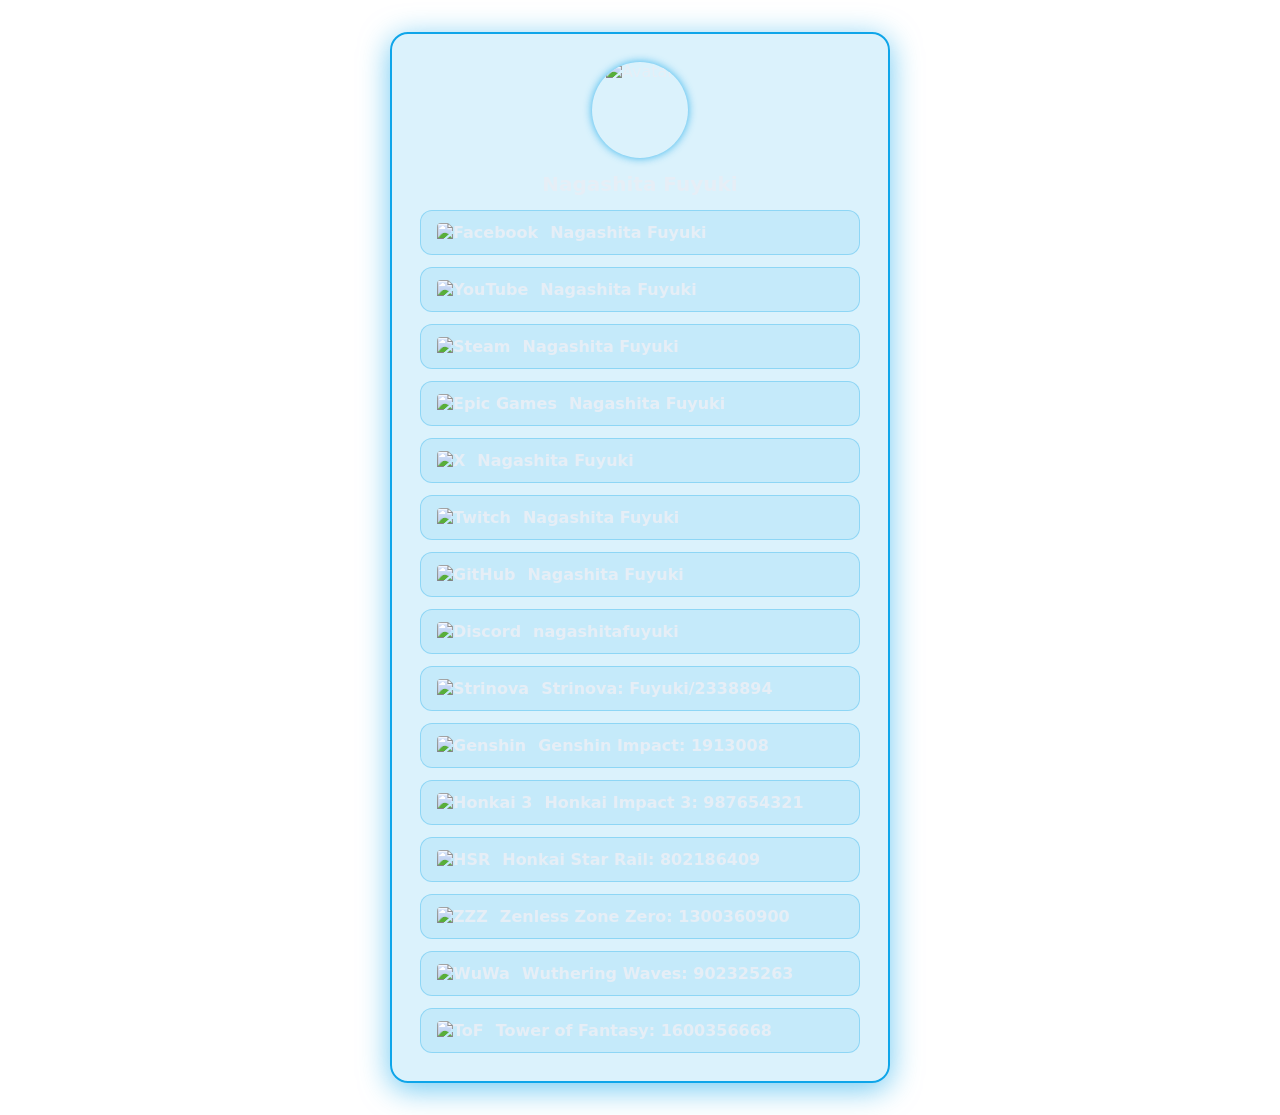
==== index.html @ 96a5eb33 "Add files via upload" ====
<!doctype html>
<html lang="vi">
<head>
  <meta charset="utf-8" />
  <meta name="viewport" content="width=device-width,initial-scale=1" />
  <title>Profile</title>
  <link rel="stylesheet" href="style.css">
</head>
<body>
  <div class="container">
    <div class="card">
      <!-- Avatar -->
      <div class="avatar">
        <img src="assets/avatar.png" alt="Avatar">
      </div>
      <h1>Nagashita Fuyuki</h1>

      <div class="links">
        <!-- Facebook -->
        <div class="link">
          <span class="icon"><img src="assets/icons/facebook.png" alt="Facebook"></span>
          <a href="https://facebook.com/nagashitafuyuki" target="_blank">Nagashita Fuyuki</a>
        </div>

        <!-- YouTube -->
        <div class="link">
          <span class="icon"><img src="assets/icons/youtube.png" alt="YouTube"></span>
          <a href="https://youtube.com/@nagashitafuyuki" target="_blank">Nagashita Fuyuki</a>
        </div>

        <!-- Steam -->
        <div class="link">
          <span class="icon"><img src="assets/icons/steam.png" alt="Steam"></span>
          <a href="https://steamcommunity.com/profiles/76561199244163472/" target="_blank">Nagashita Fuyuki</a>
        </div>

        <!-- Epic Games -->
        <div class="link">
          <span class="icon"><img src="assets/icons/epic.png" alt="Epic Games"></span>
          <a href="https://store.epicgames.com/u/nagashitafuyuki" target="_blank">Nagashita Fuyuki</a>
        </div>

        <!-- X -->
        <div class="link">
          <span class="icon"><img src="assets/icons/x.png" alt="X"></span>
          <a href="https://x.com/NagashitaFuyuki" target="_blank">Nagashita Fuyuki</a>
        </div>

        <!-- Twitch -->
        <div class="link">
          <span class="icon"><img src="assets/icons/twitch.png" alt="Twitch"></span>
          <a href="https://twitch.tv/nagashitafuyuki" target="_blank">Nagashita Fuyuki</a>
        </div>

        <!-- GitHub -->
        <div class="link">
          <span class="icon"><img src="assets/icons/github.png" alt="GitHub"></span>
          <a href="https://github.com/nagashitafuyuki" target="_blank">Nagashita Fuyuki</a>
        </div>

        <!-- Discord -->
        <div class="link">
          <span class="icon"><img src="assets/icons/discord.png" alt="Discord"></span>
          <span>nagashitafuyuki</span>
        </div>

        <!-- Game IDs -->
        <div class="link"><span class="icon"><img src="assets/icons/strinova.png" alt="Strinova"></span><span>Strinova: Fuyuki/2338894</span></div>
        <div class="link"><span class="icon"><img src="assets/icons/genshin.png" alt="Genshin"></span><span>Genshin Impact: 1913008</span></div>
        <div class="link"><span class="icon"><img src="assets/icons/honkai3.png" alt="Honkai 3"></span><span>Honkai Impact 3: 987654321</span></div>
        <div class="link"><span class="icon"><img src="assets/icons/hsr.png" alt="HSR"></span><span>Honkai Star Rail: 802186409</span></div>
        <div class="link"><span class="icon"><img src="assets/icons/zzz.png" alt="ZZZ"></span><span>Zenless Zone Zero: 1300360900</span></div>
        <div class="link"><span class="icon"><img src="assets/icons/wutheringwaves.png" alt="WuWa"></span><span>Wuthering Waves: 902325263</span></div>
        <div class="link"><span class="icon"><img src="assets/icons/tof.png" alt="ToF"></span><span>Tower of Fantasy: 1600356668</span></div>
      </div>
    </div>
  </div>

  <script src="script.js"></script>
</body>
</html>
---- style.css ----
:root {
  --text:#e6eef6;
  --muted:#9fb0c8;
  font-family: Inter, system-ui, sans-serif;
}
body {
  margin: 0;
  background: url("assets/background.gif") no-repeat center center fixed;
  background-size: cover;
  color: var(--text);
  display: flex;
  align-items: center;
  justify-content: center;
  padding: 32px;
  min-height: 100vh;
}
.container { width:100%; max-width:500px; text-align:center; }
.card {
  background: rgba(14, 165, 233, 0.15); /* xanh dương nhạt trong suốt */
  border-radius: 18px;
  padding: 28px;
  box-shadow: 0 6px 30px rgba(14, 165, 233, 0.6);
  border: 2px solid #0ea5e9;
}
.avatar {
  width:96px;
  height:96px;
  border-radius:999px;
  margin:0 auto 14px;
  overflow:hidden;
  box-shadow:0 0 8px rgba(14,165,233,0.8);
}
.avatar img {
  width:100%;
  height:100%;
  object-fit:cover;
}
h1 { margin:6px 0 0; font-size:20px }
.links { display:flex; flex-direction:column; gap:12px; margin-top:14px }
.link {
  display:flex;
  align-items:center;
  gap:12px;
  padding:12px 16px;
  border-radius:12px;
  background:rgba(14,165,233,0.1);
  color:var(--text);
  font-weight:600;
  border:1px solid rgba(14,165,233,0.3);
  transition: all 0.3s ease;
}
.link:hover {
  background:rgba(14,165,233,0.25);
  box-shadow: 0 0 12px rgba(14,165,233,0.6);
}
.link a {
  color:var(--text);
  text-decoration:none;
}
.link a:hover { text-decoration:underline; }
.icon img {
  width:20px;
  height:20px;
  object-fit:contain;
  border-radius:4px;
}
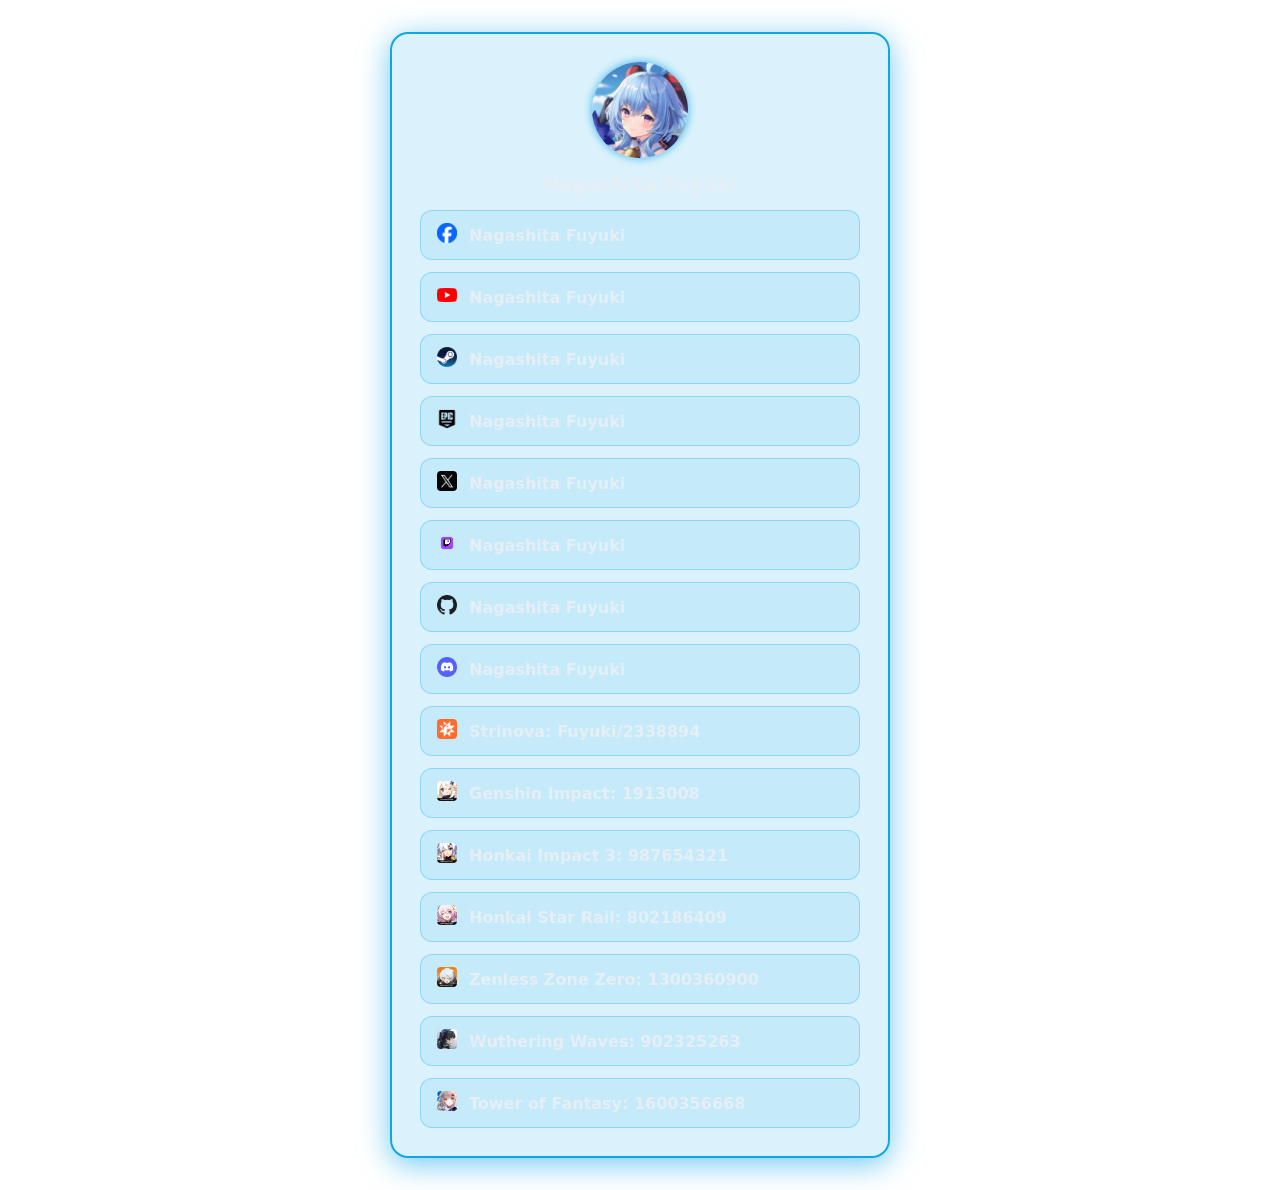
==== commit e6e9ac39: "Update index.html" ====
--- a/index.html
+++ b/index.html
@@ -61,7 +61,7 @@
         <!-- Discord -->
         <div class="link">
           <span class="icon"><img src="assets/icons/discord.png" alt="Discord"></span>
-          <span>nagashitafuyuki</span>
+          <a href="https://discord.com/users/700149641403957349" target="_blank">Nagashita Fuyuki</a>
         </div>
 
         <!-- Game IDs -->
@@ -79,3 +79,4 @@
   <script src="script.js"></script>
 </body>
 </html>
+
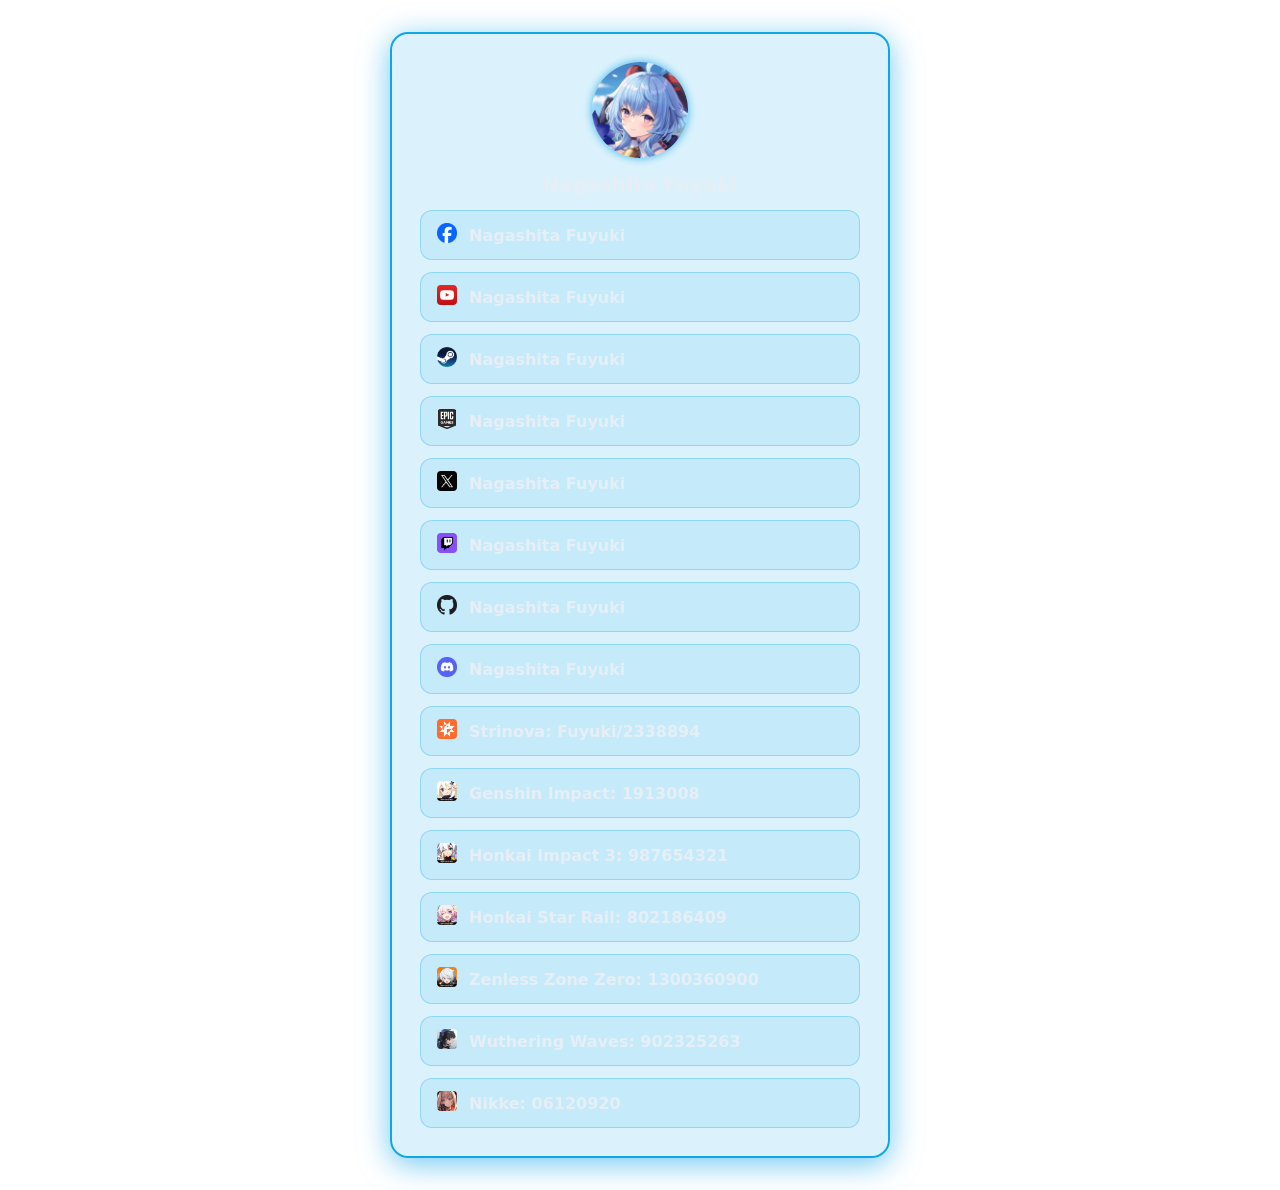
==== commit 43892899: "Update index.html" ====
--- a/index.html
+++ b/index.html
@@ -71,7 +71,7 @@
         <div class="link"><span class="icon"><img src="assets/icons/hsr.png" alt="HSR"></span><span>Honkai Star Rail: 802186409</span></div>
         <div class="link"><span class="icon"><img src="assets/icons/zzz.png" alt="ZZZ"></span><span>Zenless Zone Zero: 1300360900</span></div>
         <div class="link"><span class="icon"><img src="assets/icons/wutheringwaves.png" alt="WuWa"></span><span>Wuthering Waves: 902325263</span></div>
-        <div class="link"><span class="icon"><img src="assets/icons/tof.png" alt="ToF"></span><span>Tower of Fantasy: 1600356668</span></div>
+        <div class="link"><span class="icon"><img src="assets/icons/nikke.png" alt="Nikke"></span><span>Nikke: 06120920</span></div>
       </div>
     </div>
   </div>
@@ -80,3 +80,4 @@
 </body>
 </html>
 
+
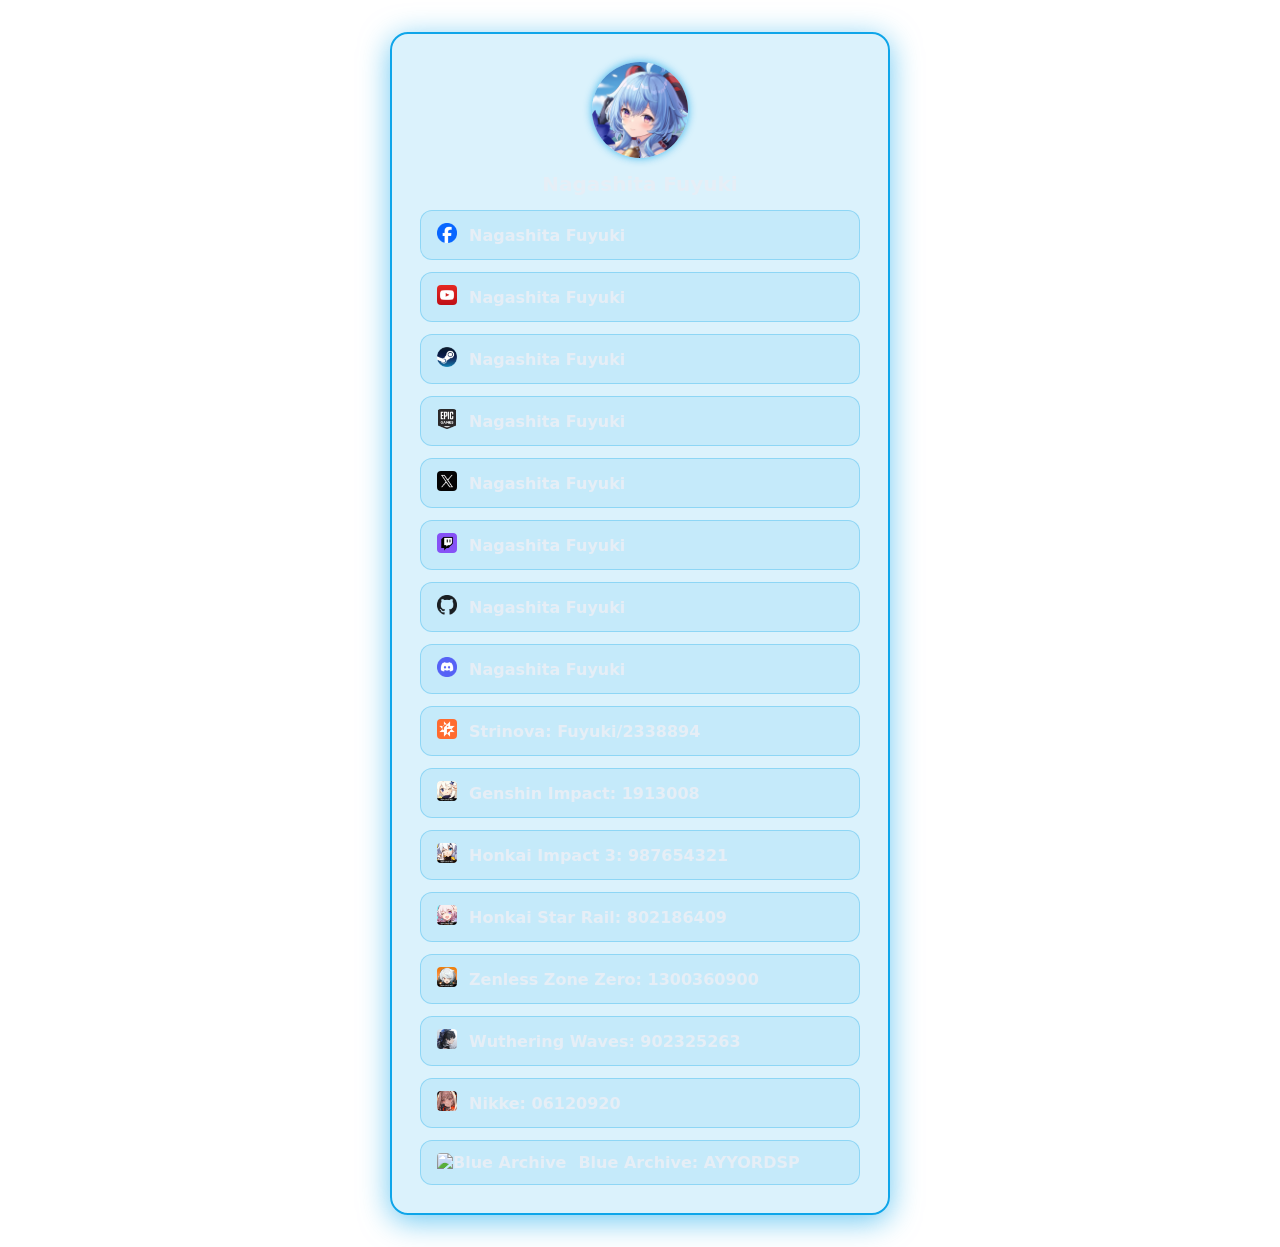
==== commit 0ab30748: "Update index.html" ====
--- a/index.html
+++ b/index.html
@@ -1,3 +1,4 @@
+
 <!doctype html>
 <html lang="vi">
 <head>
@@ -72,12 +73,10 @@
         <div class="link"><span class="icon"><img src="assets/icons/zzz.png" alt="ZZZ"></span><span>Zenless Zone Zero: 1300360900</span></div>
         <div class="link"><span class="icon"><img src="assets/icons/wutheringwaves.png" alt="WuWa"></span><span>Wuthering Waves: 902325263</span></div>
         <div class="link"><span class="icon"><img src="assets/icons/nikke.png" alt="Nikke"></span><span>Nikke: 06120920</span></div>
+	<div class="link"><span class="icon"><img src="assets/icons/BA.png" alt="Blue Archive"></span><span>Blue Archive: AYYORDSP</span></div>
       </div>
     </div>
   </div>
-
   <script src="script.js"></script>
 </body>
 </html>
-
-
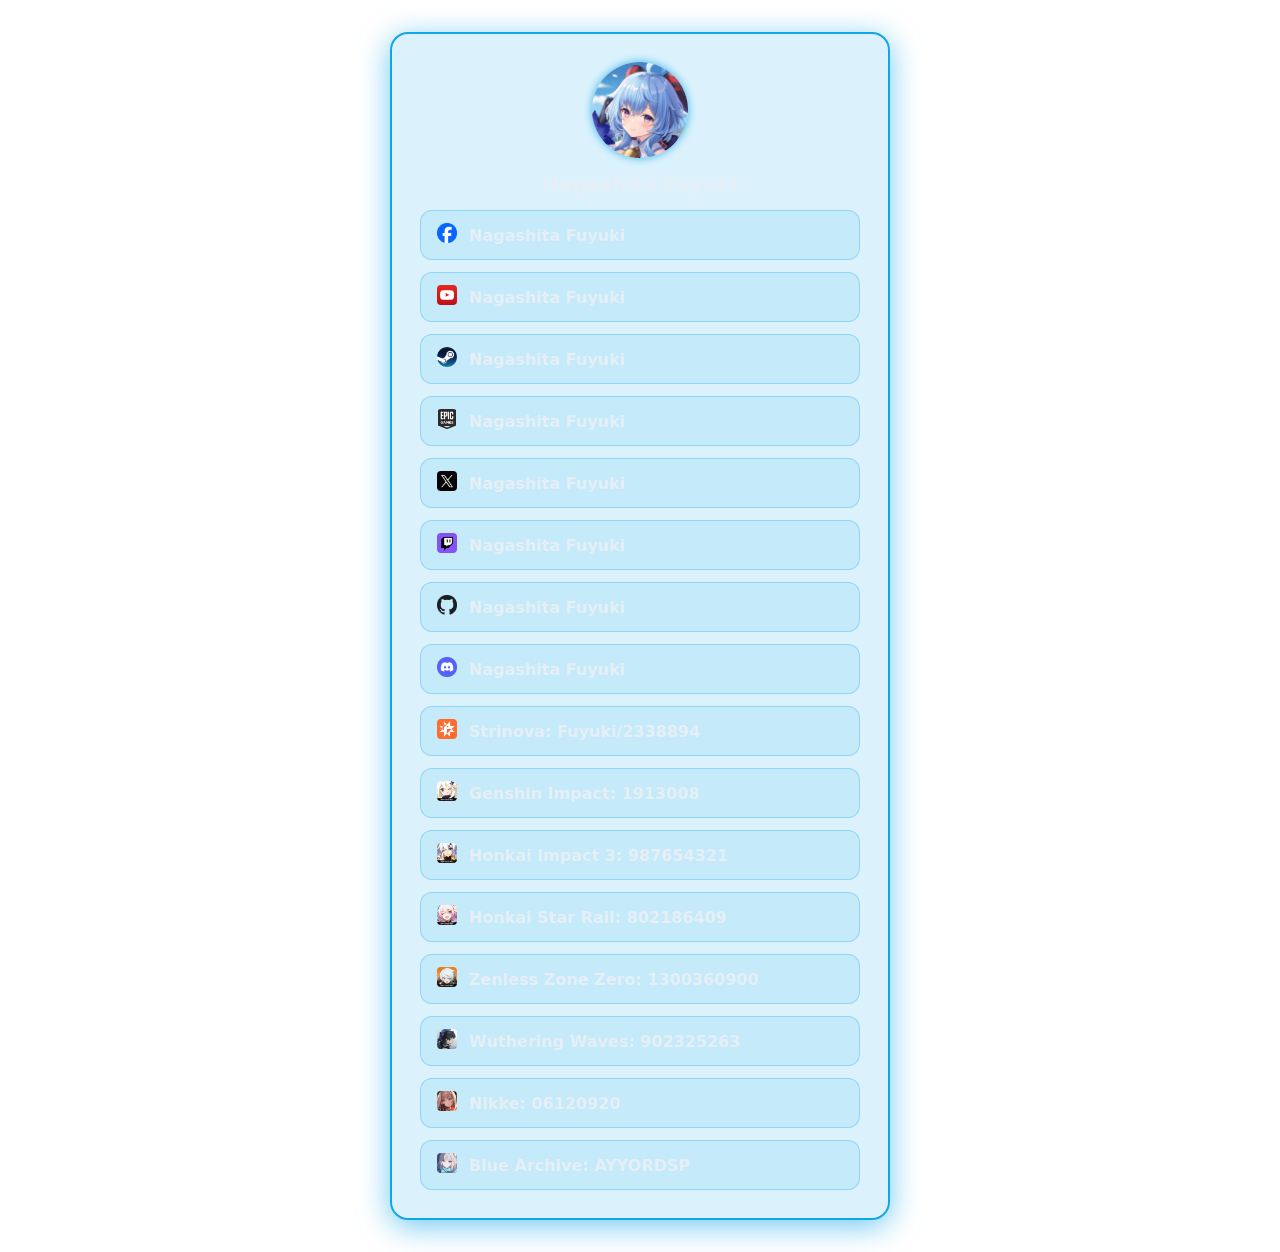
==== commit dc4955a4: "Restore index.html with original content" ====
--- a/index.html
+++ b/index.html
@@ -4,7 +4,7 @@
 <head>
   <meta charset="utf-8" />
   <meta name="viewport" content="width=device-width,initial-scale=1" />
-  <title>Profile</title>
+  <title>Nagashita Fuyuki</title>
   <link rel="stylesheet" href="style.css">
 </head>
 <body>
@@ -73,10 +73,13 @@
         <div class="link"><span class="icon"><img src="assets/icons/zzz.png" alt="ZZZ"></span><span>Zenless Zone Zero: 1300360900</span></div>
         <div class="link"><span class="icon"><img src="assets/icons/wutheringwaves.png" alt="WuWa"></span><span>Wuthering Waves: 902325263</span></div>
         <div class="link"><span class="icon"><img src="assets/icons/nikke.png" alt="Nikke"></span><span>Nikke: 06120920</span></div>
-	<div class="link"><span class="icon"><img src="assets/icons/BA.png" alt="Blue Archive"></span><span>Blue Archive: AYYORDSP</span></div>
+		<div class="link"><span class="icon"><img src="assets/icons/ba.png" alt="Blue Archive"></span><span>Blue Archive: AYYORDSP</span></div>
       </div>
     </div>
   </div>
   <script src="script.js"></script>
 </body>
 </html>
+
+
+
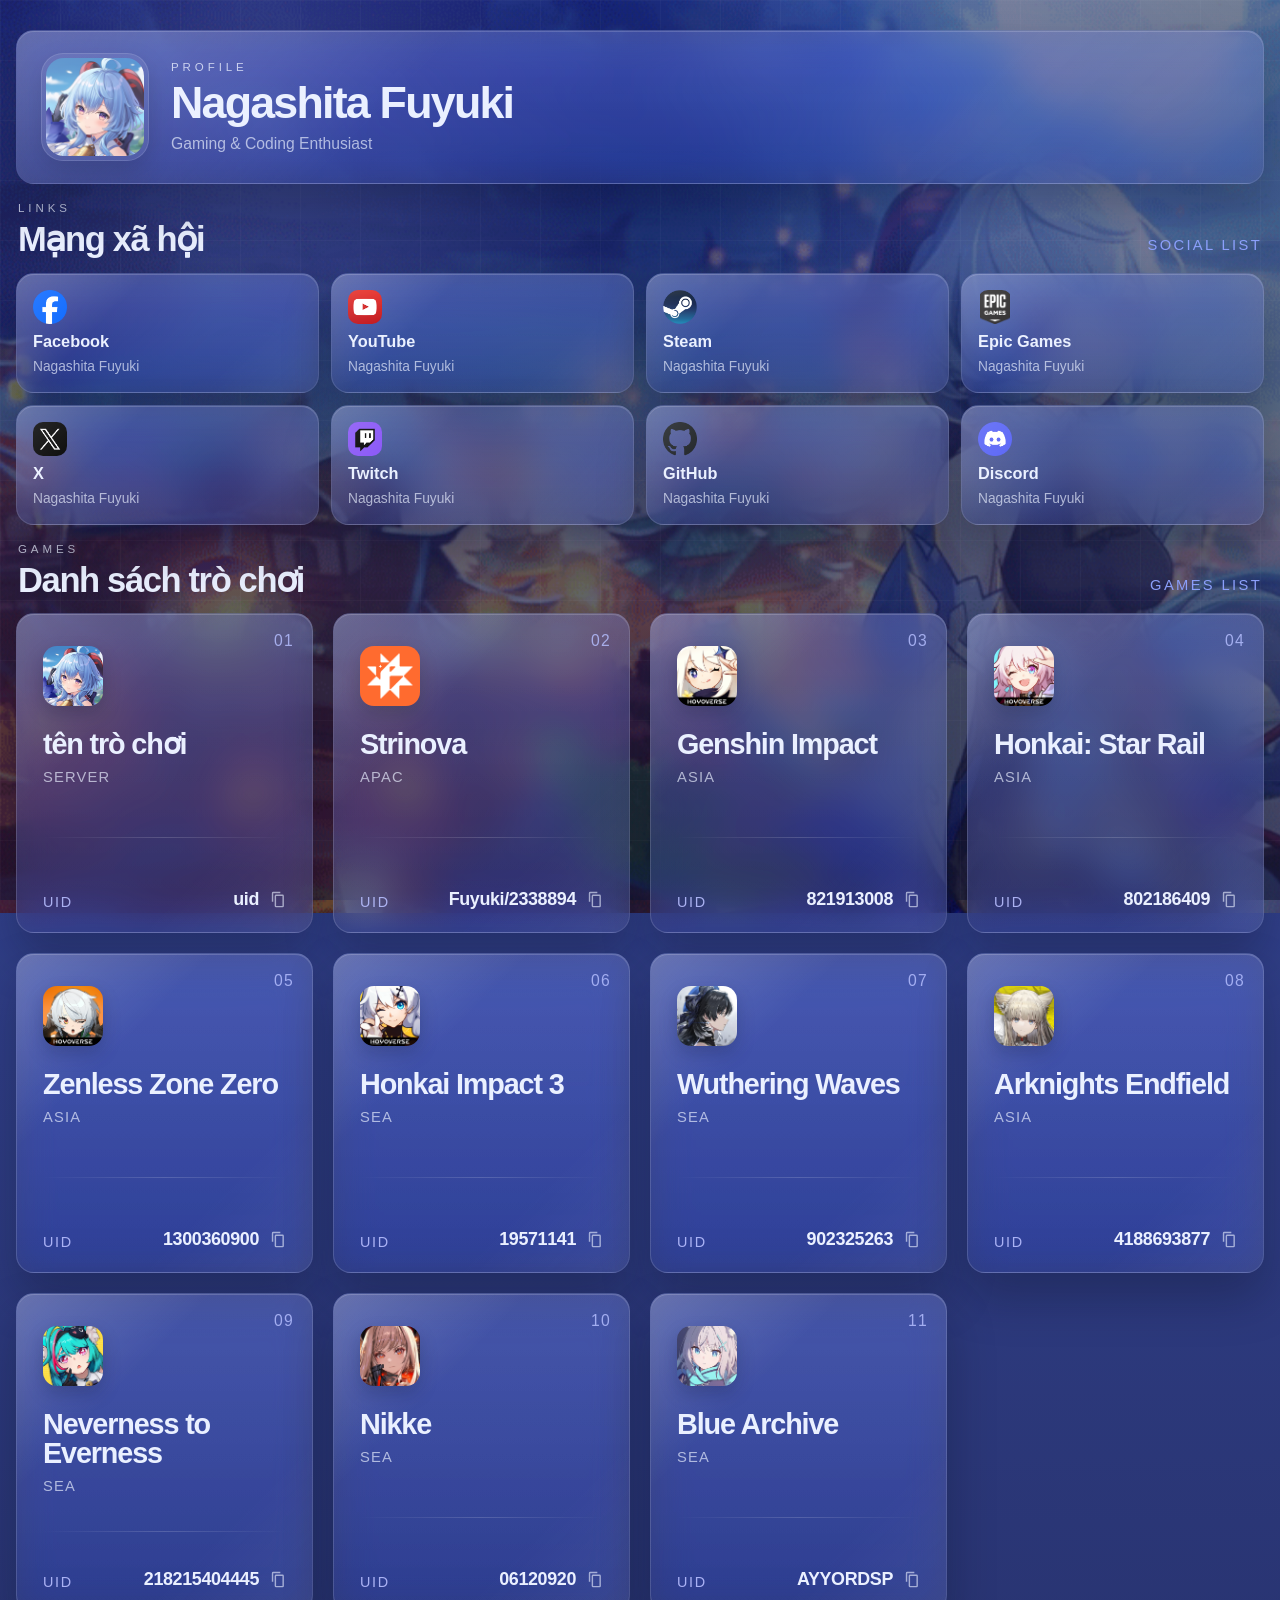
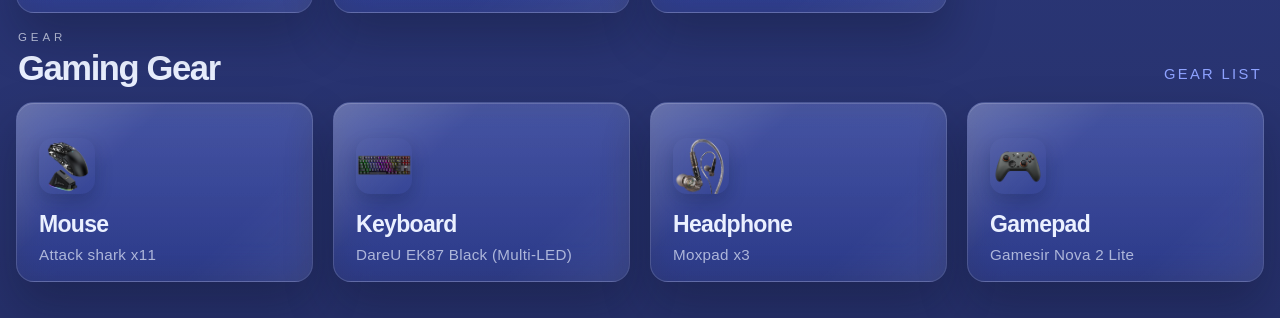
==== commit 4657f11f: "Update UI" ====
--- a/index.html
+++ b/index.html
@@ -1,85 +1,115 @@
-
-<!doctype html>
-<html lang="vi">
-<head>
-  <meta charset="utf-8" />
-  <meta name="viewport" content="width=device-width,initial-scale=1" />
-  <title>Nagashita Fuyuki</title>
-  <link rel="stylesheet" href="style.css">
-</head>
-<body>
-  <div class="container">
-    <div class="card">
-      <!-- Avatar -->
-      <div class="avatar">
-        <img src="assets/avatar.png" alt="Avatar">
-      </div>
-      <h1>Nagashita Fuyuki</h1>
-
-      <div class="links">
-        <!-- Facebook -->
-        <div class="link">
-          <span class="icon"><img src="assets/icons/facebook.png" alt="Facebook"></span>
-          <a href="https://facebook.com/nagashitafuyuki" target="_blank">Nagashita Fuyuki</a>
-        </div>
-
-        <!-- YouTube -->
-        <div class="link">
-          <span class="icon"><img src="assets/icons/youtube.png" alt="YouTube"></span>
-          <a href="https://youtube.com/@nagashitafuyuki" target="_blank">Nagashita Fuyuki</a>
-        </div>
-
-        <!-- Steam -->
-        <div class="link">
-          <span class="icon"><img src="assets/icons/steam.png" alt="Steam"></span>
-          <a href="https://steamcommunity.com/profiles/76561199244163472/" target="_blank">Nagashita Fuyuki</a>
-        </div>
-
-        <!-- Epic Games -->
-        <div class="link">
-          <span class="icon"><img src="assets/icons/epic.png" alt="Epic Games"></span>
-          <a href="https://store.epicgames.com/u/nagashitafuyuki" target="_blank">Nagashita Fuyuki</a>
-        </div>
-
-        <!-- X -->
-        <div class="link">
-          <span class="icon"><img src="assets/icons/x.png" alt="X"></span>
-          <a href="https://x.com/NagashitaFuyuki" target="_blank">Nagashita Fuyuki</a>
-        </div>
-
-        <!-- Twitch -->
-        <div class="link">
-          <span class="icon"><img src="assets/icons/twitch.png" alt="Twitch"></span>
-          <a href="https://twitch.tv/nagashitafuyuki" target="_blank">Nagashita Fuyuki</a>
-        </div>
-
-        <!-- GitHub -->
-        <div class="link">
-          <span class="icon"><img src="assets/icons/github.png" alt="GitHub"></span>
-          <a href="https://github.com/nagashitafuyuki" target="_blank">Nagashita Fuyuki</a>
-        </div>
-
-        <!-- Discord -->
-        <div class="link">
-          <span class="icon"><img src="assets/icons/discord.png" alt="Discord"></span>
-          <a href="https://discord.com/users/700149641403957349" target="_blank">Nagashita Fuyuki</a>
-        </div>
-
-        <!-- Game IDs -->
-        <div class="link"><span class="icon"><img src="assets/icons/strinova.png" alt="Strinova"></span><span>Strinova: Fuyuki/2338894</span></div>
-        <div class="link"><span class="icon"><img src="assets/icons/genshin.png" alt="Genshin"></span><span>Genshin Impact: 1913008</span></div>
-        <div class="link"><span class="icon"><img src="assets/icons/honkai3.png" alt="Honkai 3"></span><span>Honkai Impact 3: 987654321</span></div>
-        <div class="link"><span class="icon"><img src="assets/icons/hsr.png" alt="HSR"></span><span>Honkai Star Rail: 802186409</span></div>
-        <div class="link"><span class="icon"><img src="assets/icons/zzz.png" alt="ZZZ"></span><span>Zenless Zone Zero: 1300360900</span></div>
-        <div class="link"><span class="icon"><img src="assets/icons/wutheringwaves.png" alt="WuWa"></span><span>Wuthering Waves: 902325263</span></div>
-        <div class="link"><span class="icon"><img src="assets/icons/nikke.png" alt="Nikke"></span><span>Nikke: 06120920</span></div>
-		<div class="link"><span class="icon"><img src="assets/icons/ba.png" alt="Blue Archive"></span><span>Blue Archive: AYYORDSP</span></div>
-      </div>
-    </div>
-  </div>
-  <script src="script.js"></script>
-</body>
-</html>
-
-
-
+<!doctype html>
+<html lang="vi">
+<head>
+  <meta charset="utf-8" />
+  <meta name="viewport" content="width=device-width,initial-scale=1" />
+  <title>Nagashita Fuyuki</title>
+  <link rel="stylesheet" href="style.css" />
+</head>
+<body>
+  <div class="page-shell">
+    <div class="bg-image"></div>
+    <div class="bg-overlay"></div>
+    <div class="bg-grid"></div>
+
+    <main class="content">
+      <section class="profile-hero glass-panel">
+        <div class="profile-main">
+          <div class="avatar-frame">
+            <img src="assets/avatar.png" alt="Avatar" class="avatar-img" />
+          </div>
+
+          <div class="profile-copy">
+            <p class="eyebrow">PROFILE</p>
+            <h1>Nagashita Fuyuki</h1>
+            <p class="bio">Gaming &amp; Coding Enthusiast</p>
+          </div>
+        </div>
+      </section>
+
+      <section class="section-block">
+        <div class="section-heading">
+          <div>
+            <p class="eyebrow">LINKS</p>
+            <h2>Mạng xã hội</h2>
+          </div>
+          <span class="section-tag">SOCIAL LIST</span>
+        </div>
+
+        <div class="social-grid" id="social-grid" aria-live="polite"></div>
+      </section>
+
+      <section class="section-block">
+        <div class="section-heading">
+          <div>
+            <p class="eyebrow">GAMES</p>
+            <h2>Danh sách trò chơi</h2>
+          </div>
+          <span class="section-tag">GAMES LIST</span>
+        </div>
+
+        <div class="games-grid" id="games-grid" aria-live="polite"></div>
+      </section>
+
+      <section class="section-block">
+        <div class="section-heading">
+          <div>
+            <p class="eyebrow">GEAR</p>
+            <h2>Gaming Gear</h2>
+          </div>
+          <span class="section-tag">GEAR LIST</span>
+        </div>
+
+        <div class="gear-grid" id="gear-grid" aria-live="polite"></div>
+      </section>
+    </main>
+  </div>
+
+  <template id="game-card-template">
+    <article class="game-card glass-panel">
+      <div class="card-index"></div>
+      <div class="card-head">
+        <img class="game-icon" alt="" />
+        <div class="game-copy">
+          <h3 class="game-title"></h3>
+          <p class="game-server"></p>
+        </div>
+      </div>
+      <div class="card-divider"></div>
+      <div class="card-foot">
+        <span class="card-label">UID</span>
+        <button class="uid-copy" type="button" title="Copy UID">
+          <span class="uid-value"></span>
+          <svg class="copy-icon" viewBox="0 0 24 24" aria-hidden="true">
+            <path d="M16 1H6a2 2 0 0 0-2 2v12h2V3h10V1Zm3 4H10a2 2 0 0 0-2 2v14a2 2 0 0 0 2 2h9a2 2 0 0 0 2-2V7a2 2 0 0 0-2-2Zm0 16H10V7h9v14Z" />
+          </svg>
+        </button>
+      </div>
+    </article>
+  </template>
+
+  <template id="social-card-template">
+    <a class="social-card glass-panel" target="_blank" rel="noreferrer">
+      <img class="social-icon" alt="" />
+      <span class="social-name"></span>
+      <small class="social-handle"></small>
+    </a>
+  </template>
+
+  <template id="gear-card-template">
+    <article class="gear-card glass-panel">
+      <div class="gear-head">
+        <img class="gear-icon" alt="" />
+        <div class="gear-copy">
+          <h3 class="gear-title"></h3>
+          <p class="gear-value"></p>
+        </div>
+      </div>
+    </article>
+  </template>
+
+  <div class="toast" id="toast" role="status" aria-live="polite"></div>
+
+  <script src="script.js" defer></script>
+</body>
+</html>
--- a/style.css
+++ b/style.css
@@ -1,66 +1,474 @@
-:root {
-  --text:#e6eef6;
-  --muted:#9fb0c8;
-  font-family: Inter, system-ui, sans-serif;
-}
-body {
-  margin: 0;
-  background: url("assets/background.gif") no-repeat center center fixed;
-  background-size: cover;
-  color: var(--text);
-  display: flex;
-  align-items: center;
-  justify-content: center;
-  padding: 32px;
-  min-height: 100vh;
-}
-.container { width:100%; max-width:500px; text-align:center; }
-.card {
-  background: rgba(14, 165, 233, 0.15); /* xanh dương nhạt trong suốt */
-  border-radius: 18px;
-  padding: 28px;
-  box-shadow: 0 6px 30px rgba(14, 165, 233, 0.6);
-  border: 2px solid #0ea5e9;
-}
-.avatar {
-  width:96px;
-  height:96px;
-  border-radius:999px;
-  margin:0 auto 14px;
-  overflow:hidden;
-  box-shadow:0 0 8px rgba(14,165,233,0.8);
-}
-.avatar img {
-  width:100%;
-  height:100%;
-  object-fit:cover;
-}
-h1 { margin:6px 0 0; font-size:20px }
-.links { display:flex; flex-direction:column; gap:12px; margin-top:14px }
-.link {
-  display:flex;
-  align-items:center;
-  gap:12px;
-  padding:12px 16px;
-  border-radius:12px;
-  background:rgba(14,165,233,0.1);
-  color:var(--text);
-  font-weight:600;
-  border:1px solid rgba(14,165,233,0.3);
-  transition: all 0.3s ease;
-}
-.link:hover {
-  background:rgba(14,165,233,0.25);
-  box-shadow: 0 0 12px rgba(14,165,233,0.6);
-}
-.link a {
-  color:var(--text);
-  text-decoration:none;
-}
-.link a:hover { text-decoration:underline; }
-.icon img {
-  width:20px;
-  height:20px;
-  object-fit:contain;
-  border-radius:4px;
-}
+:root {
+  --bg-0: #31408a;
+  --bg-1: #3b4a9b;
+  --bg-2: #26306a;
+  --glass: rgba(70, 85, 165, 0.28);
+  --glass-strong: rgba(58, 73, 146, 0.52);
+  --line: rgba(255, 255, 255, 0.14);
+  --line-strong: rgba(255, 255, 255, 0.22);
+  --text: #eaf0ff;
+  --muted: rgba(234, 240, 255, 0.68);
+  --accent: #8ea2ff;
+  --shadow: rgba(8, 10, 30, 0.28);
+  font-family: "Segoe UI Variable", "Segoe UI", "Trebuchet MS", sans-serif;
+}
+
+* {
+  box-sizing: border-box;
+}
+
+html,
+body {
+  min-height: 100%;
+}
+
+body {
+  margin: 0;
+  color: var(--text);
+  overflow-x: hidden;
+  background: linear-gradient(180deg, var(--bg-1) 0%, var(--bg-0) 45%, var(--bg-2) 100%);
+}
+
+button,
+a {
+  font: inherit;
+}
+
+a {
+  color: inherit;
+  text-decoration: none;
+}
+
+.page-shell {
+  position: relative;
+  min-height: 100vh;
+  overflow: hidden;
+}
+
+.bg-image,
+.bg-overlay,
+.bg-grid {
+  position: fixed;
+  inset: 0;
+  pointer-events: none;
+}
+
+.bg-image {
+  background: url("assets/background.gif") center center / cover no-repeat fixed;
+  transform: scale(1.03);
+  filter: brightness(0.72) saturate(1.05);
+  opacity: 0.9;
+}
+
+.bg-overlay {
+  background:
+    radial-gradient(circle at 20% 15%, rgba(180, 190, 255, 0.22), transparent 28%),
+    radial-gradient(circle at 78% 20%, rgba(120, 136, 255, 0.16), transparent 26%),
+    linear-gradient(180deg, rgba(31, 37, 88, 0.35), rgba(18, 23, 58, 0.55));
+}
+
+.bg-grid {
+  background-image:
+    linear-gradient(rgba(255, 255, 255, 0.06) 1px, transparent 1px),
+    linear-gradient(90deg, rgba(255, 255, 255, 0.06) 1px, transparent 1px);
+  background-size: 60px 60px;
+  opacity: 0.45;
+  mix-blend-mode: screen;
+}
+
+.content {
+  position: relative;
+  z-index: 1;
+  width: min(1600px, calc(100vw - 32px));
+  margin: 0 auto;
+  padding: 30px 0 36px;
+}
+
+.glass-panel {
+  position: relative;
+  overflow: hidden;
+  border: 1px solid var(--line);
+  border-radius: 18px;
+  background:
+    linear-gradient(180deg, rgba(255, 255, 255, 0.1), rgba(255, 255, 255, 0.03)),
+    linear-gradient(180deg, rgba(70, 85, 165, 0.42), rgba(44, 57, 126, 0.42));
+  box-shadow:
+    inset 0 1px 0 rgba(255, 255, 255, 0.16),
+    0 24px 48px var(--shadow);
+  backdrop-filter: blur(18px) saturate(155%);
+  -webkit-backdrop-filter: blur(18px) saturate(155%);
+}
+
+.glass-panel::before {
+  content: "";
+  position: absolute;
+  inset: 0;
+  background: linear-gradient(135deg, rgba(255, 255, 255, 0.18), transparent 32%, transparent 72%, rgba(255, 255, 255, 0.06));
+  pointer-events: none;
+}
+
+.profile-hero {
+  padding: 22px 24px;
+  margin-bottom: 18px;
+}
+
+.profile-main {
+  display: flex;
+  align-items: center;
+  gap: 22px;
+}
+
+.avatar-frame {
+  flex: none;
+  width: 108px;
+  height: 108px;
+  border-radius: 22px;
+  padding: 4px;
+  background: rgba(255, 255, 255, 0.08);
+  border: 1px solid rgba(255, 255, 255, 0.12);
+  box-shadow: 0 10px 24px rgba(0, 0, 0, 0.18);
+}
+
+.avatar-img {
+  display: block;
+  width: 100%;
+  height: 100%;
+  border-radius: 18px;
+  object-fit: cover;
+}
+
+.profile-copy h1,
+.section-heading h2 {
+  margin: 0;
+  letter-spacing: -0.04em;
+}
+
+.profile-copy h1 {
+  font-size: clamp(2.1rem, 3.5vw, 4rem);
+  line-height: 0.98;
+}
+
+.bio {
+  margin: 10px 0 0;
+  color: var(--muted);
+  font-size: 0.98rem;
+}
+
+.eyebrow {
+  margin: 0 0 8px;
+  color: rgba(234, 240, 255, 0.78);
+  font-size: 0.72rem;
+  letter-spacing: 0.34em;
+  text-transform: uppercase;
+}
+
+.section-block {
+  margin-top: 18px;
+}
+
+.section-heading {
+  display: flex;
+  align-items: end;
+  justify-content: space-between;
+  gap: 16px;
+  margin-bottom: 16px;
+  padding: 0 2px;
+}
+
+.section-heading h2 {
+  font-size: clamp(1.8rem, 2.7vw, 3rem);
+  line-height: 1;
+}
+
+.section-tag {
+  padding-bottom: 4px;
+  color: var(--accent);
+  font-size: 0.92rem;
+  letter-spacing: 0.16em;
+  text-transform: uppercase;
+  white-space: nowrap;
+}
+
+.social-grid {
+  display: grid;
+  grid-template-columns: repeat(4, minmax(0, 1fr));
+  gap: 12px;
+}
+
+.social-card {
+  display: flex;
+  flex-direction: column;
+  gap: 8px;
+  min-height: 120px;
+  padding: 16px 16px 14px;
+  transition: transform 180ms ease, border-color 180ms ease, box-shadow 180ms ease;
+}
+
+.social-card:hover {
+  transform: translateY(-3px);
+  border-color: var(--line-strong);
+  box-shadow:
+    inset 0 1px 0 rgba(255, 255, 255, 0.18),
+    0 28px 50px rgba(8, 11, 29, 0.38);
+}
+
+.social-card img {
+  width: 34px;
+  height: 34px;
+  object-fit: contain;
+  border-radius: 10px;
+}
+
+.social-card span {
+  font-size: 1.02rem;
+  font-weight: 700;
+}
+
+.social-card small {
+  color: var(--muted);
+  font-size: 0.86rem;
+}
+
+.games-grid,
+.gear-grid {
+  display: grid;
+  grid-template-columns: repeat(4, minmax(0, 1fr));
+  gap: 20px;
+}
+
+.game-card {
+  min-height: 320px;
+  padding: 30px 26px 22px;
+  display: flex;
+  flex-direction: column;
+  justify-content: space-between;
+  transition: transform 180ms ease, border-color 180ms ease, box-shadow 180ms ease;
+}
+
+.game-card:hover {
+  transform: translateY(-4px);
+  border-color: var(--line-strong);
+}
+
+.gear-card {
+  min-height: 180px;
+  padding: 22px 22px 18px;
+  display: flex;
+  align-items: flex-end;
+}
+
+.gear-head {
+  position: relative;
+  display: flex;
+  flex-direction: column;
+  gap: 18px;
+  width: 100%;
+}
+
+.gear-icon {
+  width: 56px;
+  height: 56px;
+  border-radius: 14px;
+  object-fit: cover;
+  box-shadow: 0 8px 18px rgba(10, 16, 40, 0.22);
+}
+
+.gear-title {
+  margin: 0;
+  font-size: clamp(1.35rem, 1.8vw, 1.8rem);
+  line-height: 1.05;
+  letter-spacing: -0.03em;
+}
+
+.gear-value {
+  margin: 10px 0 0;
+  color: var(--muted);
+  font-size: 0.95rem;
+  letter-spacing: 0.02em;
+}
+
+.card-index {
+  position: absolute;
+  top: 18px;
+  right: 18px;
+  font-size: 0.98rem;
+  color: rgba(181, 191, 255, 0.84);
+  letter-spacing: 0.08em;
+}
+
+.card-head {
+  position: relative;
+  display: flex;
+  flex-direction: column;
+  gap: 24px;
+  padding-top: 2px;
+}
+
+.game-icon {
+  width: 60px;
+  height: 60px;
+  border-radius: 14px;
+  object-fit: cover;
+  box-shadow: 0 8px 18px rgba(10, 16, 40, 0.22);
+}
+
+.game-title {
+  margin: 0;
+  font-size: clamp(1.8rem, 2.2vw, 2.3rem);
+  line-height: 1;
+  letter-spacing: -0.04em;
+}
+
+.game-server {
+  margin: 10px 0 0;
+  color: var(--muted);
+  font-size: 0.92rem;
+  letter-spacing: 0.08em;
+  text-transform: uppercase;
+}
+
+.card-divider {
+  width: 100%;
+  height: 1px;
+  background: linear-gradient(90deg, transparent, rgba(255, 255, 255, 0.18), transparent);
+  opacity: 0.9;
+}
+
+.card-foot {
+  position: relative;
+  display: flex;
+  align-items: end;
+  justify-content: space-between;
+  gap: 16px;
+}
+
+.card-label {
+  color: rgba(184, 191, 255, 0.9);
+  font-size: 0.9rem;
+  letter-spacing: 0.12em;
+  text-transform: uppercase;
+}
+
+.uid-copy {
+  display: inline-flex;
+  align-items: center;
+  gap: 10px;
+  border: 0;
+  padding: 0;
+  background: transparent;
+  color: var(--text);
+  cursor: pointer;
+  text-align: right;
+}
+
+.uid-value {
+  font-size: clamp(1rem, 1.4vw, 1.4rem);
+  font-weight: 700;
+  letter-spacing: -0.02em;
+}
+
+.copy-icon {
+  width: 17px;
+  height: 17px;
+  fill: currentColor;
+  opacity: 0.62;
+  flex: none;
+}
+
+.uid-copy:hover .copy-icon {
+  opacity: 1;
+}
+
+.toast {
+  position: fixed;
+  left: 50%;
+  bottom: 24px;
+  transform: translateX(-50%) translateY(12px);
+  opacity: 0;
+  pointer-events: none;
+  padding: 10px 14px;
+  border-radius: 999px;
+  background: rgba(14, 19, 44, 0.78);
+  border: 1px solid rgba(255, 255, 255, 0.14);
+  color: var(--text);
+  box-shadow: 0 18px 36px rgba(6, 10, 25, 0.35);
+  transition: opacity 180ms ease, transform 180ms ease;
+  z-index: 10;
+}
+
+.toast.show {
+  opacity: 1;
+  transform: translateX(-50%) translateY(0);
+}
+
+@media (max-width: 1240px) {
+  .social-grid,
+  .games-grid {
+    grid-template-columns: repeat(2, minmax(0, 1fr));
+  }
+}
+
+@media (max-width: 760px) {
+  .content {
+    width: min(100vw - 20px, 100%);
+    padding: 16px 0 24px;
+  }
+
+  .profile-hero,
+  .social-card,
+  .game-card {
+    border-radius: 16px;
+  }
+
+  .profile-main {
+    align-items: flex-start;
+    gap: 16px;
+  }
+
+  .avatar-frame {
+    width: 84px;
+    height: 84px;
+  }
+
+  .section-heading {
+    flex-direction: column;
+    align-items: flex-start;
+    margin-bottom: 12px;
+  }
+
+.social-grid,
+.games-grid,
+.gear-grid {
+    grid-template-columns: 1fr;
+    gap: 12px;
+  }
+
+  .social-card {
+    min-height: 96px;
+  }
+
+  .game-card {
+    min-height: 250px;
+    padding: 24px 20px 18px;
+  }
+
+  .gear-card {
+    min-height: 150px;
+    padding: 20px 18px 16px;
+  }
+
+  .game-icon {
+    width: 54px;
+    height: 54px;
+  }
+
+  .gear-icon {
+    width: 48px;
+    height: 48px;
+  }
+
+  .uid-value {
+    font-size: 1rem;
+    word-break: break-word;
+  }
+}
